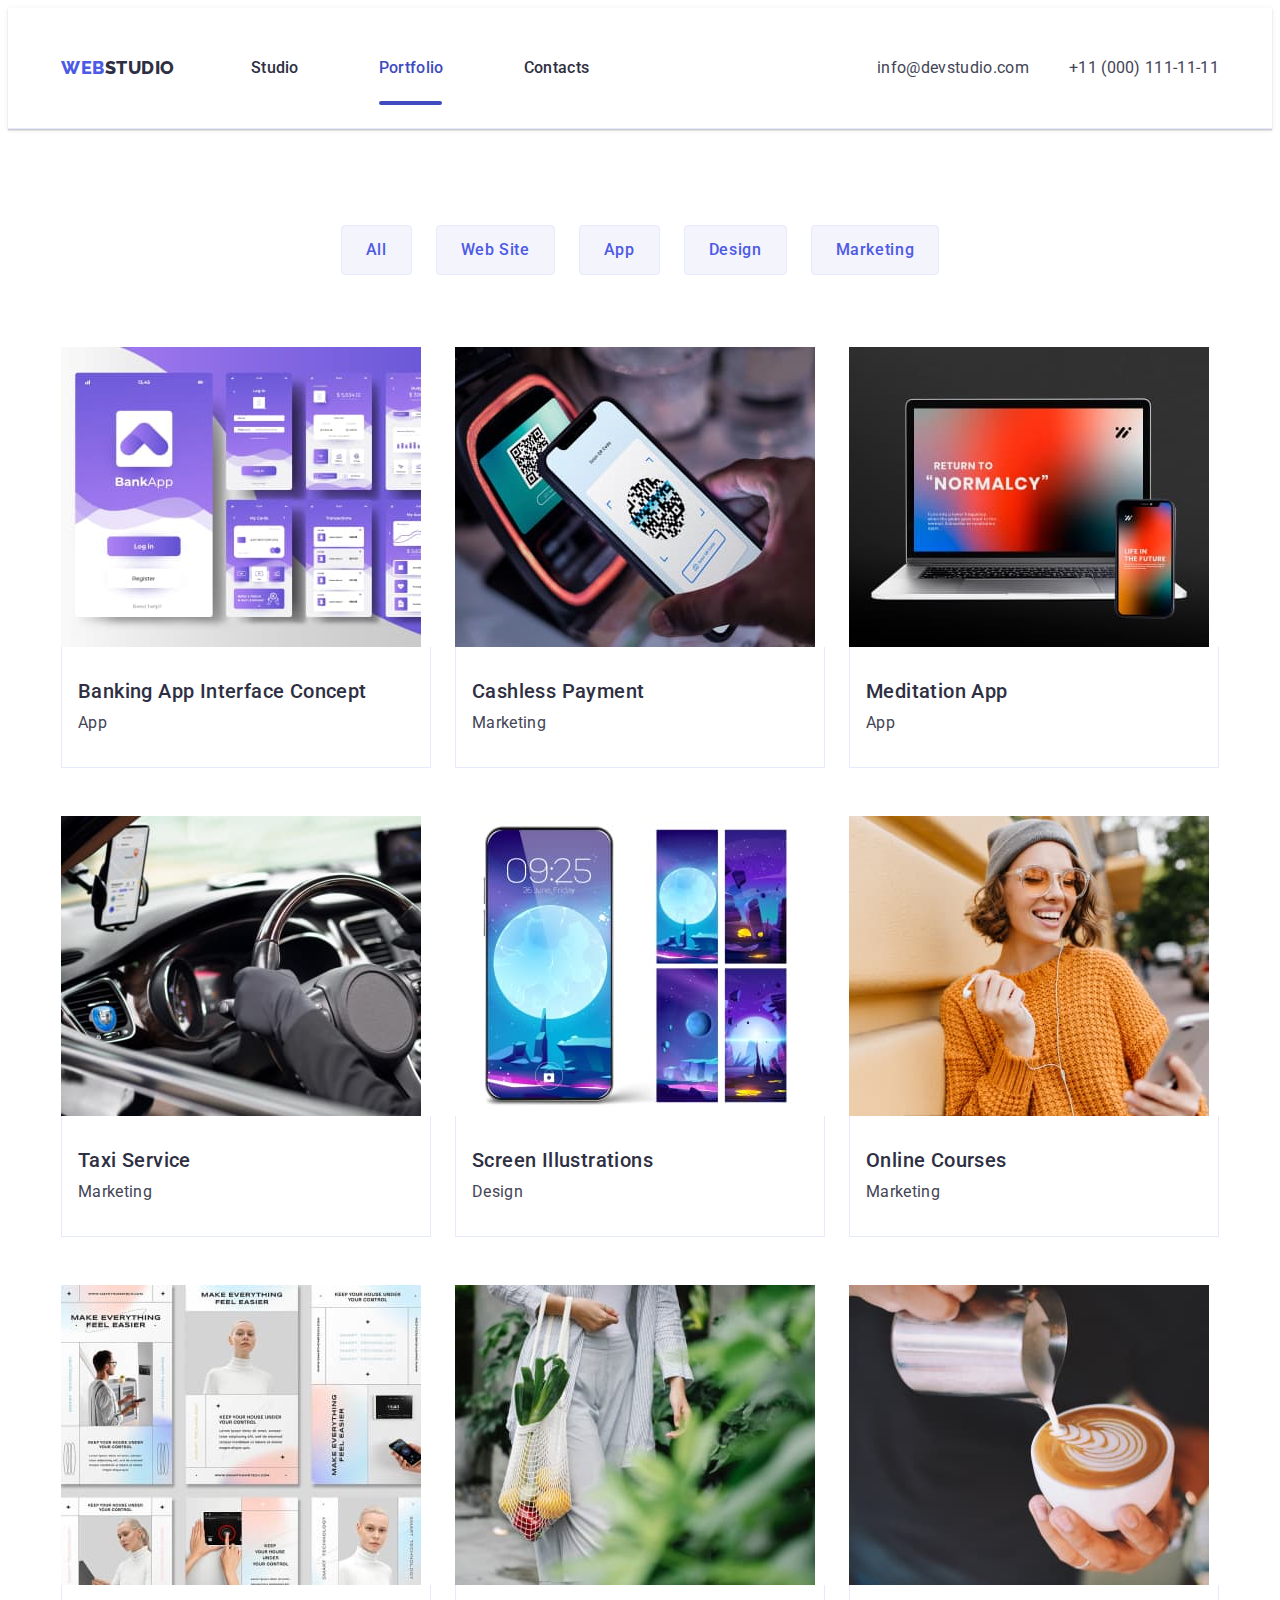
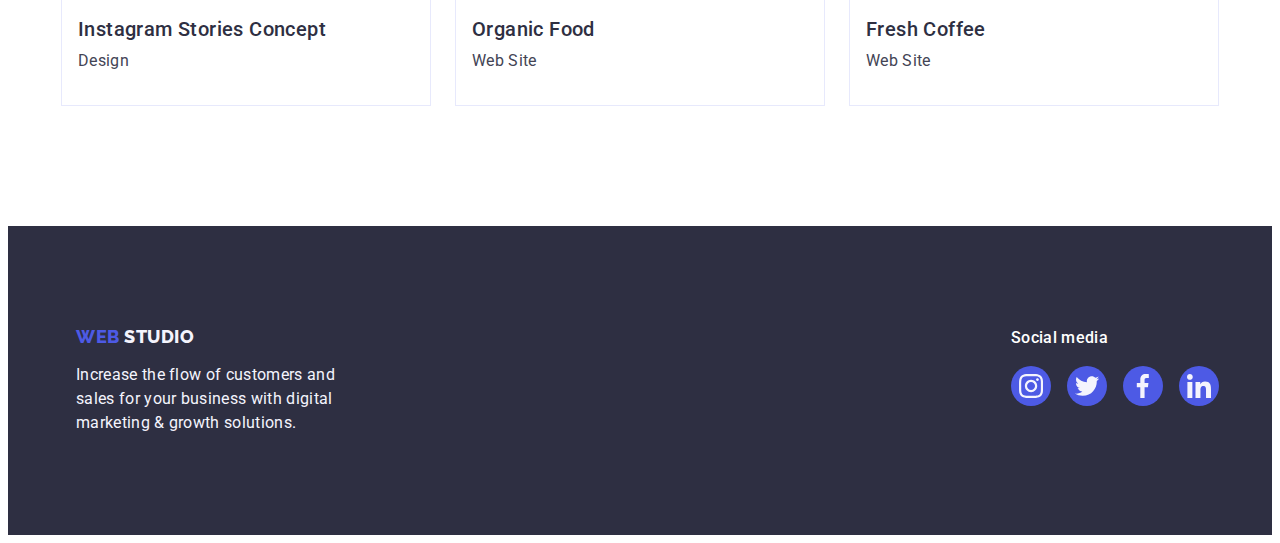
==== portfolio.html @ 878505aa "Initial commit" ====
<!DOCTYPE html>
<html lang="en">
  <head>
    <meta charset="UTF-8" />
    <meta name="viewport" content="width=device-width, initial-scale=1.0" />

    <link rel="preconnect" href="https://fonts.googleapis.com" />
    <link rel="preconnect" href="https://fonts.gstatic.com" crossorigin />
    <link
      href="https://fonts.googleapis.com/css2?family=Raleway:wght@700&family=Roboto:wght@400;500;700;900&display=swap"
      rel="stylesheet"
    />

    <link
      rel="stylesheet"
      href="https://cdnjs.cloudflare.com/ajax/libs/modern-normalize/2.0.0/modern-normalize.min.css"
      integrity="sha512-4xo8blKMVCiXpTaLzQSLSw3KFOVPWhm/TRtuPVc4WG6kUgjH6J03IBuG7JZPkcWMxJ5huwaBpOpnwYElP/m6wg=="
      crossorigin="anonymous"
      referrerpolicy="no-referrer"
    />
    <link rel="stylesheet" type="text/css" href="./css/styles.css" />

    <title>Portfolio</title>
  </head>
  <body>
    <!-- Header Section -->
    <header class="header-container">
      <div class="header-container-nav container">
        <nav class="header-nav-nav">
          <!--Logo-->
          <a href="./index.html" class="logo-link link"
            >Web<span class="studio-word-link">Studio</span></a
          >
          <!--Links-->

          <ul class="list">
            <li class="ul-list-words">
              <a href="./index.html" class="list-link link">Studio</a>
            </li>
            <li class="ul-list-words">
              <a href="./portfolio.html" class="list-link link after-studio"
                >Portfolio</a
              >
            </li>
            <li class="ul-list-words">
              <a href="" class="list-link link">Contacts</a>
            </li>
          </ul>
        </nav>

        <!--Tel and Email-->
        <address class="address-title">
          <ul class="address-list list">
            <li>
              <a class="address-link link" href="mailto:info@devstudio.com"
                >info@devstudio.com</a
              >
            </li>

            <li>
              <a class="address-link link" href="tel:+110001111111"
                >+11 (000) 111-11-11</a
              >
            </li>
          </ul>
        </address>
      </div>
    </header>
    <!-- Main -->
    <main>
      <!-- Buttons Section -->
      <section class="buttons-section">
        <div class="div-buttons-container container">
          <h1 class="visually-hidden">Information</h1>
          <ul class="list-buttons list">
            <li>
              <button class="nav-button ease-button" type="button">All</button>
            </li>
            <li>
              <button class="nav-button ease-button" type="button">
                Web Site
              </button>
            </li>
            <li>
              <button class="nav-button ease-button" type="button">App</button>
            </li>
            <li>
              <button class="nav-button ease-button" type="button">
                Design
              </button>
            </li>
            <li>
              <button class="nav-button ease-button" type="button">
                Marketing
              </button>
            </li>
          </ul>
          <!-- Images Section -->
          <ul class="images-list-app list">
            <li class="app-link">
              <a href="./index.html" class="link-href-apps">
                <div class="app-stylish">
                  <img
                    class="images-single"
                    src="./images/purple.jpg"
                    alt="purple"
                    width="360"
                  />
                  <p class="stylish-p">
                    14 Stylish and User-Friendly App Design Concepts · Task
                    Manager App · Calorie Tracker App · Exotic Fruit Ecommerce
                    App · Cloud Storage App
                  </p>
                </div>
                <div class="app-name">
                  <h2 class="main-titles">Banking App Interface Concept</h2>
                  <p class="main-paragraph">App</p>
                </div>
              </a>
            </li>
            <li class="app-link">
              <a href="./index.html" class="link-href-apps">
                <div class="app-stylish">
                  <img
                    class="images-single"
                    src="./images/phone.jpg"
                    alt="phone"
                    width="360"
                  />
                  <p class="stylish-p">
                    14 Stylish and User-Friendly App Design Concepts · Task
                    Manager App · Calorie Tracker App · Exotic Fruit Ecommerce
                    App · Cloud Storage App
                  </p>
                </div>
                <div class="app-name">
                  <h2 class="main-titles">Cashless Payment</h2>
                  <p class="main-paragraph">Marketing</p>
                </div>
              </a>
            </li>
            <li class="app-link">
              <a href="./index.html" class="link-href-apps">
                <div class="app-stylish">
                  <img
                    class="images-single"
                    src="./images/laptop-red.jpg"
                    alt="laptop-red"
                    width="360"
                  />
                  <p class="stylish-p">
                    14 Stylish and User-Friendly App Design Concepts · Task
                    Manager App · Calorie Tracker App · Exotic Fruit Ecommerce
                    App · Cloud Storage App
                  </p>
                </div>
                <div class="app-name">
                  <h2 class="main-titles">Meditation App</h2>
                  <p class="main-paragraph">App</p>
                </div>
              </a>
            </li>
            <li class="app-link">
              <a href="./index.html" class="link-href-apps">
                <div class="app-stylish">
                  <img
                    class="images-single"
                    src="./images/car-wheel.jpg"
                    alt="car-wheel"
                    width="360"
                  />
                  <p class="stylish-p">
                    14 Stylish and User-Friendly App Design Concepts · Task
                    Manager App · Calorie Tracker App · Exotic Fruit Ecommerce
                    App · Cloud Storage App
                  </p>
                </div>
                <div class="app-name">
                  <h2 class="main-titles">Taxi Service</h2>
                  <p class="main-paragraph">Marketing</p>
                </div>
              </a>
            </li>
            <li class="app-link">
              <a href="./index.html" class="link-href-apps">
                <div class="app-stylish">
                  <img
                    class="images-single"
                    src="./images/purple-moon.jpg"
                    alt="purple-moon"
                    width="360"
                  />
                  <p class="stylish-p">
                    14 Stylish and User-Friendly App Design Concepts · Task
                    Manager App · Calorie Tracker App · Exotic Fruit Ecommerce
                    App · Cloud Storage App
                  </p>
                </div>
                <div class="app-name">
                  <h2 class="main-titles">Screen Illustrations</h2>
                  <p class="main-paragraph">Design</p>
                </div>
              </a>
            </li>
            <li class="app-link">
              <a href="./index.html" class="link-href-apps">
                <div class="app-stylish">
                  <img
                    class="images-single"
                    src="./images/girl-orange.jpg"
                    alt="girl-orange"
                    width="360"
                  />
                  <p class="stylish-p">
                    14 Stylish and User-Friendly App Design Concepts · Task
                    Manager App · Calorie Tracker App · Exotic Fruit Ecommerce
                    App · Cloud Storage App
                  </p>
                </div>
                <div class="app-name">
                  <h2 class="main-titles">Online Courses</h2>
                  <p class="main-paragraph">Marketing</p>
                </div>
              </a>
            </li>
            <li class="app-link">
              <a href="./index.html" class="link-href-apps">
                <div class="app-stylish">
                  <img
                    class="images-single"
                    src="./images/instagram-posts.jpg"
                    alt="instagram-posts"
                    width="360"
                  />
                  <p class="stylish-p">
                    14 Stylish and User-Friendly App Design Concepts · Task
                    Manager App · Calorie Tracker App · Exotic Fruit Ecommerce
                    App · Cloud Storage App
                  </p>
                </div>
                <div class="app-name">
                  <h2 class="main-titles">Instagram Stories Concept</h2>
                  <p class="main-paragraph">Design</p>
                </div>
              </a>
            </li>
            <li class="app-link">
              <a href="./index.html" class="link-href-apps">
                <div class="app-stylish">
                  <img
                    class="images-single"
                    src="./images/organic-food.jpg"
                    alt="organic-food"
                    width="360"
                  />
                  <p class="stylish-p">
                    14 Stylish and User-Friendly App Design Concepts · Task
                    Manager App · Calorie Tracker App · Exotic Fruit Ecommerce
                    App · Cloud Storage App
                  </p>
                </div>
                <div class="app-name">
                  <h2 class="main-titles">Organic Food</h2>
                  <p class="main-paragraph">Web Site</p>
                </div>
              </a>
            </li>
            <li class="app-link">
              <a href="./index.html" class="link-href-apps">
                <div class="app-stylish">
                  <img
                    class="images-single"
                    src="./images/fresh-coffee.jpg"
                    alt="fresh-coffee"
                    width="360"
                  />
                  <p class="stylish-p">
                    14 Stylish and User-Friendly App Design Concepts · Task
                    Manager App · Calorie Tracker App · Exotic Fruit Ecommerce
                    App · Cloud Storage App
                  </p>
                </div>
                <div class="app-name">
                  <h2 class="main-titles">Fresh Coffee</h2>
                  <p class="main-paragraph">Web Site</p>
                </div>
              </a>
            </li>
          </ul>
        </div>
      </section>
    </main>
    <!-- Footer -->
    <footer class="footer-section">
      <div class="whole-footer">
        <div class="footer-container container">
          <!--Logo-->
          <a href="./index.html" class="logo-footer-link link"
            >Web <span class="studio-word-footer-link">Studio</span></a
          >
          <!--Last part-->
          <p class="text-footer">
            Increase the flow of customers and sales for your business with
            digital marketing & growth solutions.
          </p>
        </div>

        <div>
          <p class="social-media-footer">Social media</p>
          <ul class="social-media-footer-list">
            <li class="social-media-footer-icon">
              <a class="footer-icon" href="./images/Ellipse2.png">
                <svg class="social-link-icon" width="24" height="24">
                  <use href="./images/icons.svg#icon-instagram-2"></use>
                </svg>
              </a>
            </li>

            <li class="social-media-footer-icon">
              <a class="footer-icon" href="./images/Ellipse2.png">
                <svg class="social-link-icon" width="24" height="24">
                  <use href="./images/icons.svg#icon-twitter-2"></use>
                </svg>
              </a>
            </li>

            <li class="social-media-footer-icon">
              <a class="footer-icon" href="./images/Ellipse2.png">
                <svg class="social-link-icon" width="24" height="24">
                  <use href="./images/icons.svg#icon-facebook-2"></use>
                </svg>
              </a>
            </li>

            <li class="social-media-footer-icon">
              <a class="footer-icon" href="./images/Ellipse2.png">
                <svg class="social-link-icon" width="24" height="24">
                  <use href="./images/icons.svg#icon-linkedin-2"></use>
                </svg>
              </a>
            </li>
          </ul>
        </div>
      </div>
    </footer>
  </body>
</html>
---- css/styles.css ----
:root {
  --text-font-family: "Roboto", sans-serif;
  --logo-font-family: "Raleway", sans-serif;
  --NAVY-BLUE: #2e2f42;
  --IRIS: #4d5ae5;
  --SLATE: #434455;
  --WHITE: #ffffff;
  --CLOUD: #f4f4fd;
  --CORNFLOWER: #e7e9fc;
  --OCEAN: #404bbf;
  --transition-variable: cubic-bezier(0.4, 0, 0.2, 1);
  --modal-data-background: #fcfcfc;
}

body {
  font-family: var(--text-font-family);
  color: var(--SLATE);
  background-color: var(--WHITE);
}

img {
  display: block;
}

h2 {
  margin: 0;
}

ul {
  list-style: none;
  margin: 0;
  padding-left: 0;
}

p {
  margin: 0;
}
.header-container-nav {
  display: flex;
  justify-content: space-between;
  align-items: center;
}

.container {
  width: 1158px;
  margin: 0 auto;
  padding-left: 15px;
  padding-right: 15px;
}

.header-container {
  border-bottom: 1px solid var(--CORNFLOWER);
  box-sizing: border-box;
  box-shadow: 0px 2px 1px rgba(46, 47, 66, 0.08),
    0px 1px 1px rgba(46, 47, 66, 0.16), 0px 1px 6px rgba(46, 47, 66, 0.08);
  margin: 0;
  padding: 0;
}

.header-nav-nav {
  display: flex;
  align-items: center;
}

.logo-link {
  font-family: var(--logo-font-family);
  color: var(--IRIS);
  font-size: 18px;
  font-weight: 800;
  margin-right: 76px;
  line-height: 1.17em;
  letter-spacing: 0.54px;
  text-transform: uppercase;
  text-decoration: none;
}

.studio-word-link {
  color: var(--NAVY-BLUE);
  font-family: Raleway;
  font-size: 18px;
  font-weight: 800;
  line-height: 1.17em;
  letter-spacing: 0.54px;
  text-transform: uppercase;
  text-decoration: none;
  display: inline-block;
}

.after-studio::after {
  content: "";
  position: absolute;
  left: 0;
  right: 2px;
  bottom: -1px;
  height: 4px;
  background-color: #404bbf;
  border-radius: 2px;
}

.list {
  list-style: none;
  margin: 0;
  gap: 40px;
  display: flex;
}

.div-list {
  display: flex;
}

.div-buttons-container {
  width: 1158px;
  margin: 0 auto;
  padding-left: 15px;
  padding-right: 15px;
}

.ul-list-words {
  margin-right: 40px;
  padding: 24px 0;
}

.link-href-apps {
  display: block;
  text-decoration: none;
  transition: box-shadow 250ms cubic-bezier(0.4, 0, 0.2, 1);
}

.list-link {
  color: var(--NAVY-BLUE);
  font-size: 16px;
  font-weight: 500;
  line-height: 1.5;
  display: inline-block;
  padding: 24px 0;
  letter-spacing: 0.32px;
  text-decoration: none;
}

.list-link:hover,
.list-link:focus {
  color: var(--OCEAN);
}

.after-studio {
  color: #404bbf;
  position: relative;
  transition: color 250ms cubic-bezier(0.4, 0, 0.2, 1);
}

.address-title {
  font-style: normal;
  color: #757575;
  font-size: 14px;
  font-weight: 500;
  letter-spacing: 0.02em;
}

.div-address {
  display: flex;
  gap: 40px;
}

.address-link {
  color: var(--SLATE);
  font-size: 16px;
  font-weight: 400;
  line-height: 1.5;
  letter-spacing: 0.32px;
  text-decoration: none;
  transition: color 250ms cubic-bezier(0.4, 0, 0.2, 1);
}

.address-list {
  text-decoration: none;
  display: flex;
  list-style: none;
  font-style: normal;
  gap: 40px;
}

.address-link:hover,
.address-link:focus {
  color: var(--OCEAN);
}

.hero-section-list {
  background-image: linear-gradient(
      rgba(46, 47, 66, 0.7),
      rgba(46, 47, 66, 0.7)
    ),
    url(..//images/people-office.jpg);
  background-size: cover;
  background-position: center;
  background-repeat: no-repeat;
  padding: 188px 0;
  max-width: 1440px;
  height: 660px;
  margin: 0 auto;
}

.div-container {
  width: 1158px;
  margin: 0 auto;
  padding-left: 15px;
  padding-right: 15px;
}

.title {
  color: var(--WHITE);
  font-weight: 700;
  font-size: 56px;
  line-height: 1.07em;
  text-align: center;
  letter-spacing: 1.12px;
  margin: 0 auto;
  max-width: 496px;
  padding-bottom: 48px;
}

.order-service-button {
  font-family: "Roboto", sans-serif;
  color: #ffffff;
  background-color: #4d5ae5;
  font-size: 16px;
  font-weight: 500;
  line-height: 1.5em;
  letter-spacing: 0.04em;
  cursor: pointer;
  display: block;
  min-width: 169px;
  height: 56px;
  border-radius: 4px;
  border: none;
  margin: 0 auto;
  transition: background-color 250ms cubic-bezier(0.4, 0, 0.2, 1);
}

.order-service-button:hover {
  background-color: #404bbf;
}
.order-service-button:focus {
  background-color: #404bbf;
}

.is-hidden {
  visibility: hidden;
  opacity: 0;
  pointer-events: none;
}

.key-words-list {
  display: flex;
  gap: 24px;
  list-style: none;
  justify-content: center;
  padding: 0;
}

.words-list-item {
  flex-basis: calc((100% - 72px) / 4);
}

.four-list {
  list-style: none;
  padding: 120px 0;
}

.visually-hidden {
  position: absolute;
  width: 1px;
  height: 1px;
  margin: -1px;
  border: 0;
  padding: 0;
  white-space: nowrap;
  clip-path: inset(100%);
  clip: rect(0 0 0 0);
  overflow: hidden;
}

.key-words {
  color: var(--NAVY-BLUE);
  font-size: 20px;
  font-weight: 500;
  line-height: 120%;
  margin-bottom: 8px;
  letter-spacing: 0.4px;
}

.key-words-section {
  color: var(--SLATE);
  font-weight: 400;
  font-size: 16px;
  line-height: 1.5;
  letter-spacing: 0.32px;
}

.div-container-four {
  display: flex;
  width: 1158px;
  margin: 0 auto;
  padding-left: 15px;
  padding-right: 15px;
}

.activ-list {
  padding-bottom: 120px;
}

.activ-div-container {
  width: 1158px;
  margin: 0 auto;
  padding-left: 15px;
  padding-right: 15px;
}

.activity-section {
  color: var(--NAVY-BLUE);
  font-size: 36px;
  font-weight: 700;
  line-height: 111.111%;
  letter-spacing: 0.02em;
  text-transform: capitalize;
  margin-bottom: 72px;
  text-align: center;
}

.image-list-item {
  flex-basis: calc((100% - 3 * 16px) / 3);
}

.container-our-team {
  width: 1158px;
  margin: 0 auto;
  padding-left: 15px;
  padding-right: 15px;
}

.people {
  background-color: var(--WHITE);
  width: 264px;
  border-radius: 0px 0px 4px 4px;
  flex-basis: calc((100% - 72px) / 4);
  box-shadow: 0px 1px 6px rgba(46, 47, 66, 0.08),
    0px 1px 1px rgba(46, 47, 66, 0.16), 0px 2px 1px rgba(46, 47, 66, 0.08);
}

.people-name-job {
  background-color: var(--WHITE);
  text-align: center;
  padding: 32px 0;
}

.team-section-list {
  background: var(--CLOUD);
  padding: 120px 0;
}

.team-list {
  background-color: var(--CLOUD);
  gap: 24px;
  display: flex;
}

.team-title {
  color: var(--NAVY-BLUE);
  font-size: 36px;
  font-weight: 700px;
  margin-bottom: 72px;
  line-height: 1.11;
  letter-spacing: 0.72px;
  text-transform: capitalize;
  text-align: center;
}

.team-members {
  color: var(--NAVY-BLUE);
  font-size: 20px;
  font-weight: 500;
  line-height: 1.2;
  letter-spacing: 0.4px;
  margin-bottom: 8px;
}

.team-jobs {
  color: var(--SLATE);
  font-size: 16px;
  line-height: 1.5;
  letter-spacing: 0.32px;
}

.footer-section {
  background-color: var(--NAVY-BLUE);
  padding: 100px 0;
}

.footer-container {
  margin-right: 120px;
}

.socials-whole {
  box-sizing: border-box;
}

.studio-word-footer-link {
  color: var(--CLOUD);
  font-family: var(--logo-font-family);
  font-size: 18px;
  font-weight: 800;
  line-height: 1.17em;
  letter-spacing: 0.54px;
  text-transform: uppercase;
}

.logo-footer-link {
  font-family: var(--logo-font-family);
  color: var(--IRIS);
  font-size: 18px;
  font-weight: 800;
  line-height: 1.17;
  letter-spacing: 0.54px;
  text-transform: uppercase;
  text-decoration: none;
  margin-bottom: 16px;
  display: inline-block;
}

.text-footer {
  color: var(--CLOUD);
  font-weight: 400;
  font-size: 16px;
  line-height: 1.5em;
  letter-spacing: 0.32px;
  max-width: 264px;
}

.list-buttons {
  font-family: var(--text-font-family);
  list-style: none;
  display: flex;
  justify-content: center;
  gap: 24px;
  margin-bottom: 72px;
}

.buttons-section {
  padding-top: 96px;
  padding-bottom: 120px;
}

.nav-button {
  color: #4d5ae5;
  background-color: #f4f4fd;
  font-size: 16px;
  font-weight: 500;
  line-height: 1.5;
  letter-spacing: 0.04em;
  font-family: "Roboto", sans-serif;
  cursor: pointer;
  transition: color 250ms cubic-bezier(0.4, 0, 0.2, 1),
    background-color 250ms cubic-bezier(0.4, 0, 0.2, 1),
    border-color 250ms cubic-bezier(0.4, 0, 0.2, 1),
    box-shadow 250ms cubic-bezier(0.4, 0, 0.2, 1);
}

.ease-button {
  padding: 12px 24px;
  border-radius: 4px;
  border: 1px solid #e7e9fc;
}

.nav-button:hover {
  background-color: #404bbf;
  color: var(--WHITE);
  border: 1px solid transparent;
  box-shadow: 0px 3px 1px rgba(0, 0, 0, 0.1), 0px 2px 1px rgba(0, 0, 0, 0.08),
    0px 2px 2px rgba(0, 0, 0, 0.12);
  transition: color 250ms cubic-bezier(0.4, 0, 0.2, 1),
    background-color 250ms cubic-bezier(0.4, 0, 0, 0.2, 1),
    border-color 250ms cubic-bezier(0.4, 0, 0.2, 1),
    box-shadow 250ms cubic-bezier(0.4, 0, 0, 0.2, 1);
}

.nav-button:focus {
  background-color: #404bbf;
  color: var(--WHITE);
  border: 1px solid transparent;
  box-shadow: 0px 3px 1px rgba(0, 0, 0, 0.1), 0px 2px 1px rgba(0, 0, 0, 0.08),
    0px 2px 2px rgba(0, 0, 0, 0.12);
  transition: color 250ms cubic-bezier(0.4, 0, 0.2, 1),
    background-color 250ms cubic-bezier(0.4, 0, 0, 0.2, 1),
    border-color 250ms cubic-bezier(0.4, 0, 0.2, 1),
    box-shadow 250ms cubic-bezier(0.4, 0, 0, 0.2, 1);
}

.images-list {
  list-style: none;
  text-decoration: none;
  justify-content: center;
  display: flex;
  gap: 24px;
  flex-direction: row;
}

.images-list-app {
  display: flex;
  flex-wrap: wrap;
  justify-content: center;
  column-gap: 24px;
  row-gap: 48px;
}
.images {
  display: block;
}
.main-titles {
  color: var(--NAVY-BLUE);
  font-size: 20px;
  font-weight: 500;
  line-height: 1.2;
  letter-spacing: 0.02em;
  margin-bottom: 8px;
}

.main-paragraph {
  color: var(--SLATE);
  font-size: 16px;
  font-weight: 400;
  line-height: 1.5em;
  letter-spacing: 0.02em;
  list-style: none;
  text-decoration: none;
}

.app-name {
  padding: 32px 16px;
  border: 1px solid var(--CORNFLOWER);
  border-top: none;
}

.app-link {
  width: calc((100% - 48px) / 3);
  text-decoration: none;
  margin: 0;
}

.link-href-apps:hover,
.link-href-apps:focus {
  box-shadow: 0px 1px 6px rgba(46, 47, 66, 0.08),
    0px 1px 1px rgba(46, 47, 66, 0.16), 0px 2px 1px rgba(46, 47, 66, 0.08);
}

.images-single {
  display: block;
  max-width: 100%;
  height: auto;
}

.icons-four {
  display: flex;
  align-items: center;
  justify-content: center;
  width: 264px;
  height: 112px;
  border-radius: 4px;
  background-color: var(--CLOUD);
  margin-bottom: 8px;
}

.socials-ellipse {
  width: 40px;
  height: 40px;
  background-color: #4d5ae5;
  border-radius: 50%;
  display: flex;
  align-items: center;
  justify-content: center;
  transition: background-color 250ms cubic-bezier(0.4, 0, 0.2, 1);
}

.socials-ellipse:hover,
.socials-ellipse:focus {
  background-color: #404bbf;
}

.socials-list-ellipse {
  display: flex;
  justify-content: center;
  align-items: center;
  gap: 24px;
  list-style: none;
  padding: 0;
}

.social-people-icons {
  fill: #f4f4fd;
}

.social-media-footer {
  color: white;
  font-family: Roboto;
  font-size: 16px;
  font-style: normal;
  margin-bottom: 16px;
  font-weight: 500;
  line-height: 1.5em;
  letter-spacing: 0.32px;
}

.social-media-footer-list {
  text-decoration: none;
  list-style: none;
  display: flex;
  gap: 16px;
  padding-left: 0%;
}

.social-media-footer-icon {
  text-decoration: none;
  width: 40px;
  height: 40px;
}

.footer-icon {
  display: flex;
  align-items: center;
  text-decoration: none;
  background-color: #4d5ae5;
  border-radius: 50%;
  width: 100%;
  height: 100%;
  justify-content: center;
  transition: background-color 250ms cubic-bezier(0.4, 0, 0.2, 1);
}

.footer-icon:hover,
.footer-icon:focus {
  background-color: #31d0aa;
}

.social-link-icon {
  fill: #f4f4fd;
}

.whole-footer {
  display: flex;
  align-items: baseline;
  width: 1158px;
  margin: 0 auto;
  padding-left: 15px;
  padding-right: 15px;
}

.customer-section-container {
  text-decoration: none;
}

.customers-section {
  padding-top: 120px;
  padding-bottom: 120px;
}

.customers-logos-list {
  justify-content: center;
  text-decoration: none;
  list-style: none;
  text-align: center;
  display: flex;
  gap: 24px;
  height: 88px;
}

.customers-word {
  font-family: "Roboto", sans-serif;
  font-weight: 700;
  font-size: 36px;
  margin-bottom: 72px;
  line-height: 1.11;
  letter-spacing: 0.02em;
  text-transform: capitalize;
  text-align: center;
  color: #2e2f42;
}

.customers-logos-item {
  width: 168px;
  height: 88px;
  flex-basis: calc((100% - 120px) / 6);
}

.customers-link {
  width: 100%;
  height: 100%;
  border: 1px solid #8e8f99;
  border-radius: 4px;
  display: flex;
  align-items: center;
  justify-content: center;
  color: #8e8f99;
  width: 168px;
  height: 88px;
  transition: border-color 250ms cubic-bezier(0.4, 0, 0.2, 1),
    color 250ms cubic-bezier(0.4, 0, 0.2, 1);
}

.customers-link:hover,
.customers-link:focus {
  border-color: #404bbf;
  color: #404bbf;
}

.svg-logo {
  fill: currentColor;
}

.is-hidden {
  pointer-events: none;
  visibility: hidden;
  opacity: 0;
}

.div-modal {
  position: fixed;
  top: 0;
  left: 0;
  width: 100%;
  height: 100%;
  background-color: rgba(46, 47, 66, 0.4);
  transition: opacity 250ms cubic-bezier(0.4, 0, 0.2, 1),
    visibility 250ms cubic-bezier(0.4, 0, 0.2, 1);
}

.div-modal-window {
  position: absolute;
  top: 50%;
  left: 50%;
  transform: translate(-50%, -50%);
  width: 408px;
  min-height: 584px;
  background-color: #fcfcfc;
  box-shadow: 0px 2px 1px 0px rgba(0, 0, 0, 0.2),
    0px 1px 3px 0px rgba(0, 0, 0, 0.12), 0px 1px 1px 0px rgba(0, 0, 0, 0.14);
  border-radius: 4px;
  transition: transform 250ms cubic-bezier(0.4, 0, 0.2, 1);
}
.div-modal-window :hover,
.div-modal-window :focus {
  background-color: #404bbf;
  border: none;
}

.modal-button {
  position: absolute;
  top: 24px;
  right: 24px;
  width: 24px;
  height: 24px;
  border-radius: 50%;
  display: flex;
  align-items: center;
  justify-content: center;
  background-color: #e7e9fc;
  border: 1px solid rgba(0, 0, 0, 0.1);
  fill: var(--NAVY-BLUE);
  margin: 1px solid rgba (0, 0, 0, 0.1);
  padding: 0;
  cursor: pointer;
  transition: background-color 250ms cubic-bezier(0.4, 0, 0.2, 1),
    border 250ms cubic-bezier(0.4, 0, 0.2, 1);
}

.modal-svg {
  transition: fill 250ms cubic-bezier(0.4, 0, 0.2, 1);
}

.modal-button:hover,
.modal-button:focus {
  border: none;
  background-color: #404bbf;
  fill: #fff;
}

.app-stylish {
  position: relative;
  overflow: hidden;
  transition: transform 250ms cubic-bezier(0.4, 0, 0, 0.2, 1);
}

.link-href-apps:hover p,
.link-href-apps:focus p {
  transform: translateY(0%);
  transform: translateY(0%);
}

.stylish-p {
  position: absolute;
  top: 0;
  font-size: 16px;
  line-height: 1.5;
  letter-spacing: 0.02em;
  color: #f4f4fd;
  padding: 40px 32px;
  background-color: #4d5ae5;
  height: 100%;
  opacity: 0.9;
  width: 100%;
  transition: transform 250ms cubic-bezier(0.4, 0, 0.2, 1);
  transform: translateY(100%);
}
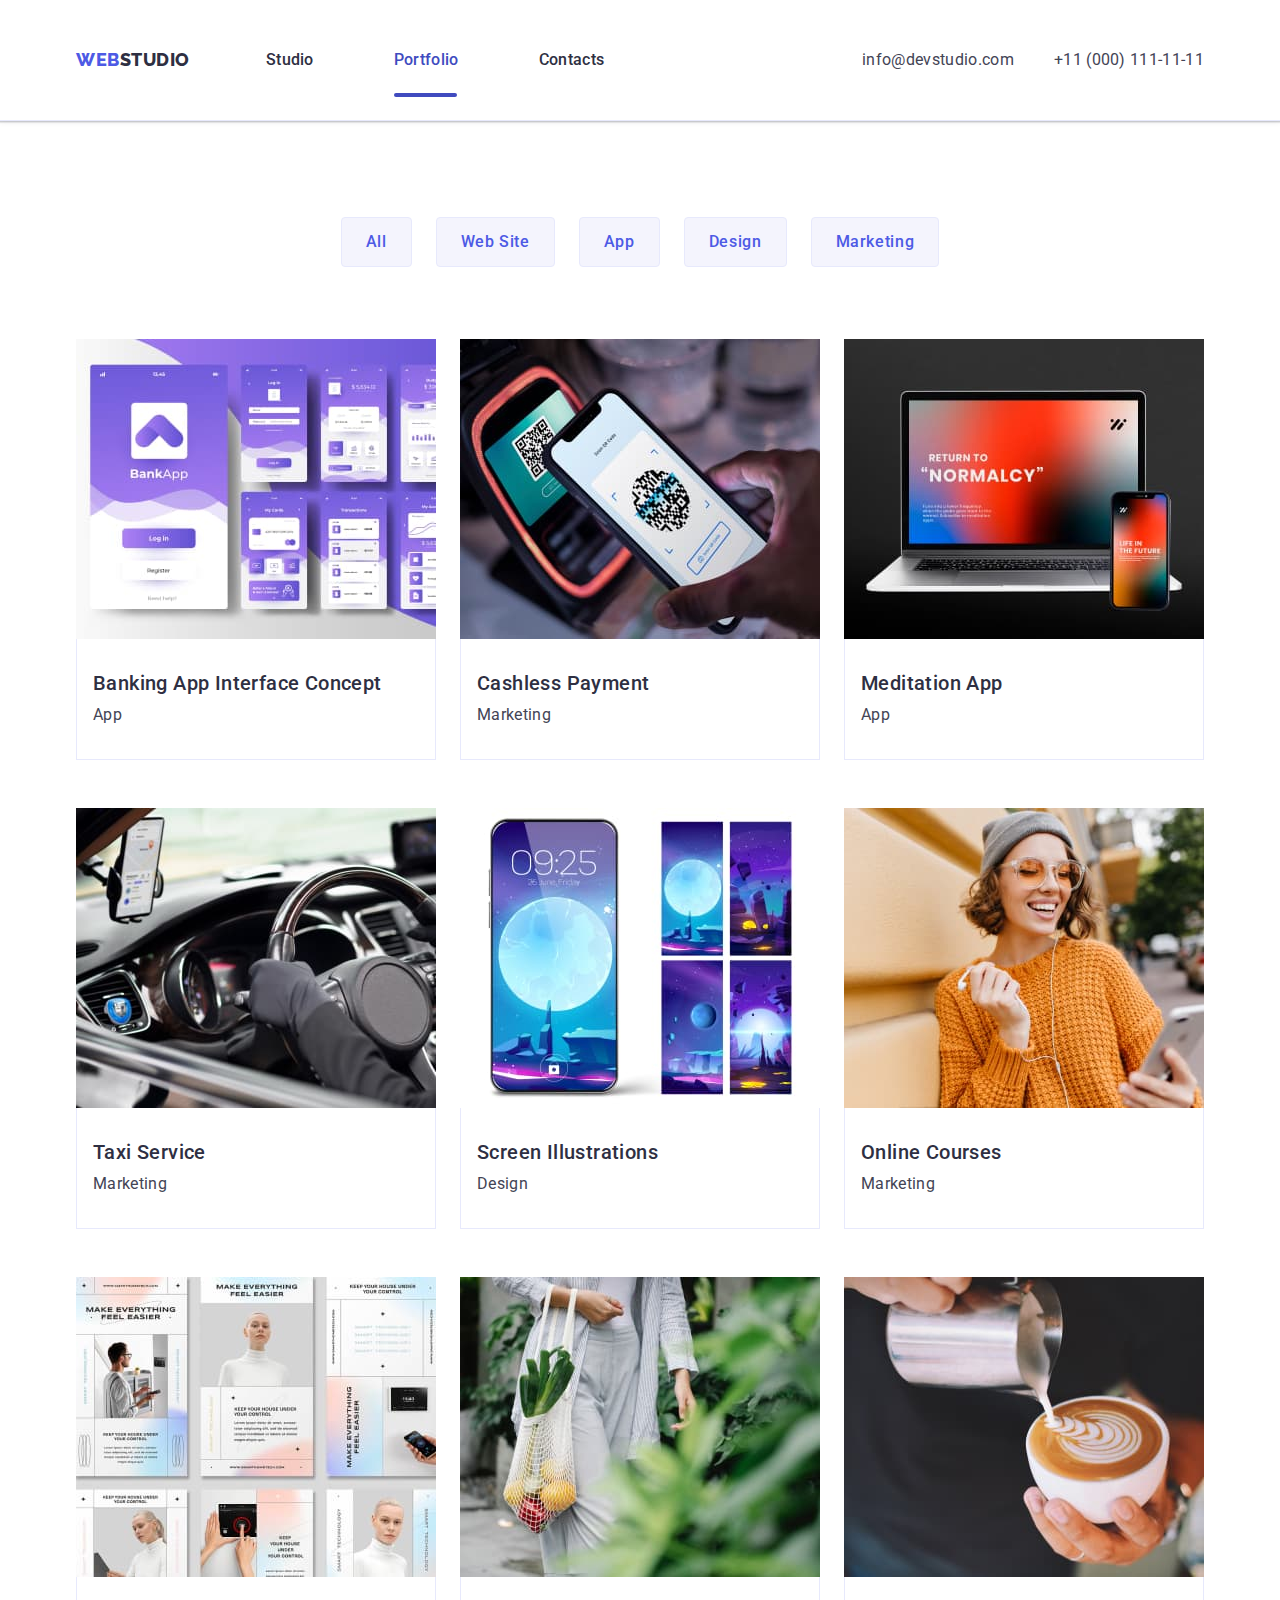
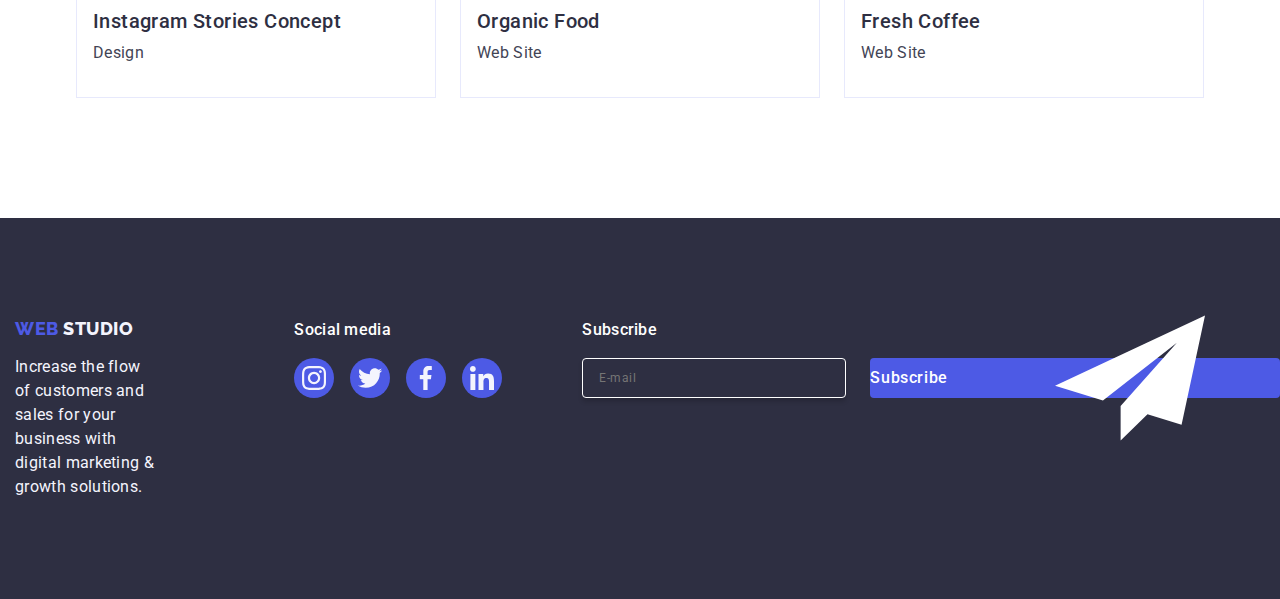
==== commit 4f1bdb24: "9feb1" ====
--- a/portfolio.html
+++ b/portfolio.html
@@ -341,6 +341,29 @@
             </li>
           </ul>
         </div>
+
+        <!--Subscribe-->
+
+        <div class="footer-sub-box">
+          <p class="footer-sub">Subscribe</p>
+          <form class="footer-form">
+            <label class="footer-label">
+              <input
+                class="footer-input"
+                type="email"
+                name="email"
+                placeholder="E-mail"
+                required
+              />
+            </label>
+            <button class="footer-sub-button" type="submit">
+              Subscribe
+              <svg class="footer-sub-icon">
+                <use href="./images/icons.svg#icon-Frame-3"></use>
+              </svg>
+            </button>
+          </form>
+        </div>
       </div>
     </footer>
   </body>
--- a/css/styles.css
+++ b/css/styles.css
@@ -10,6 +10,12 @@
   --OCEAN: #404bbf;
   --transition-variable: cubic-bezier(0.4, 0, 0.2, 1);
   --modal-data-background: #fcfcfc;
+}
+
+* {
+  box-sizing: border-box;
+  margin: 0;
+  padding: 0;
 }
 
 body {
@@ -645,7 +651,9 @@
 .whole-footer {
   display: flex;
   align-items: baseline;
-  width: 1158px;
+}
+
+.another-footer {
   margin: 0 auto;
   padding-left: 15px;
   padding-right: 15px;
@@ -743,11 +751,6 @@
   border-radius: 4px;
   transition: transform 250ms cubic-bezier(0.4, 0, 0.2, 1);
 }
-.div-modal-window :hover,
-.div-modal-window :focus {
-  background-color: #404bbf;
-  border: none;
-}
 
 .modal-button {
   position: absolute;
@@ -807,3 +810,214 @@
   transition: transform 250ms cubic-bezier(0.4, 0, 0.2, 1);
   transform: translateY(100%);
 }
+
+.modal-text {
+  font-family: Roboto;
+  font-size: 16px;
+  font-style: normal;
+  font-weight: 500;
+  line-height: 1.5;
+  letter-spacing: 0.32px;
+  margin-bottom: 16px;
+  text-align: center;
+  color: var(--navy-blue);
+}
+
+.modal-box-one {
+  margin-bottom: 8px;
+}
+
+.modal-box-words {
+  font-family: Roboto;
+  font-size: 12px;
+  font-style: normal;
+  font-weight: 400;
+  line-height: 1.17;
+  letter-spacing: 0.48px;
+  color: #8e8f99;
+  display: block;
+  margin-bottom: 4px;
+}
+
+.modal-box-two {
+  position: relative;
+  margin-bottom: 8px;
+}
+
+.modal-form-input {
+  width: 100%;
+  height: 40px;
+  border-radius: 4px;
+  border: 1px solid rgba(46, 47, 66, 0.4);
+  background-color: transparent;
+  padding-left: 38px;
+  outline: transparent;
+  transition: border-color 250ms cubic-bezier(0.4, 0, 0.2, 1);
+}
+
+.form-icons {
+  position: absolute;
+  left: 16px;
+  top: 50%;
+  transform: translateY(-50%);
+  color: #2e2f42;
+  transition: fill 250ms cubic-bezier(0.4, 0, 0.2, 1);
+}
+
+.modal-box-comment {
+  margin-bottom: 16px;
+}
+
+.user-comment {
+  width: 100%;
+  height: 120px;
+  color: rgba(46, 47, 66, 0.4);
+  font-family: Roboto;
+  font-size: 12px;
+  font-style: normal;
+  font-weight: 400;
+  line-height: 1.17;
+  letter-spacing: 0.48px;
+  border-radius: 4px;
+  border: 1px solid rgba(46, 47, 66, 0.4);
+  padding: 8px 16px;
+  resize: none;
+  background-color: transparent;
+  outline: transparent;
+  transition: border-color 250ms cubic-bezier(0.4, 0, 0.2, 1);
+}
+
+.modal-privacy {
+  margin-bottom: 24px;
+}
+
+.privacy-input {
+  position: absolute;
+  width: 1px;
+  height: 1px;
+  margin: -1px;
+  border: 0;
+  padding: 0;
+  white-space: nowrap;
+  clip-path: inset(100%);
+  clip: rect(0 0 0 0);
+  overflow: hidden;
+}
+
+.privacy-label {
+  font-family: Roboto;
+  font-size: 12px;
+  font-style: normal;
+  font-weight: 400;
+  line-height: 1.17;
+  letter-spacing: 0.48px;
+  display: block;
+  color: #8e8f99;
+}
+
+.privacy-box {
+  width: 16px;
+  height: 16px;
+  border: 1px solid rgba(46, 47, 66, 0.4);
+  border-radius: 2px;
+  display: inline-flex;
+  align-items: center;
+  justify-content: center;
+  fill: transparent;
+  transition: background-color 250ms cubic-bezier(0.4, 0, 0.2, 1),
+    border 250ms cubic-bezier(0.4, 0, 0.2, 1),
+    fill 250ms cubic-bezier(0.4, 0, 0.2, 1);
+}
+
+.privacy-policy {
+  color: #4d5ae5;
+}
+
+.send-button {
+  font-family: "Roboto", sans-serif;
+  font-size: 16px;
+  font-style: normal;
+  font-weight: 500;
+  line-height: 1.5;
+  letter-spacing: 0.64px;
+  text-align: center;
+  display: block;
+  min-width: 169px;
+  height: 56px;
+  border-radius: 4px;
+  border: none;
+  cursor: pointer;
+  color: #fff;
+  background-color: #4d5ae5;
+  box-shadow: 0px 4px 4px 0px rgba(0, 0, 0, 0.15);
+  margin: 0 auto;
+  transition: background-color 250ms cubic-bezier(0.4, 0, 0.2, 1);
+}
+
+.footer-sub-box {
+  margin-left: 80px;
+}
+
+.footer-sub {
+  color: var(--WHITE, #fff);
+  font-family: Roboto;
+  font-size: 16px;
+  font-style: normal;
+  font-weight: 500;
+  line-height: 24px;
+  letter-spacing: 0.32px;
+  margin-bottom: 16px;
+}
+
+.footer-form {
+  display: flex;
+  gap: 24px;
+}
+
+.footer-label {
+  box-sizing: border-box;
+  margin: 0;
+  padding: 0;
+}
+
+.footer-input {
+  width: 264px;
+  height: 40px;
+  gap: 24px;
+  color: #fff;
+  background-color: transparent;
+  font-family: Roboto;
+  font-size: 12px;
+  font-style: normal;
+  font-weight: 400;
+  line-height: 1.5;
+  letter-spacing: 0.48px;
+  border-radius: 4px;
+  border: 1px solid #fff;
+  box-shadow: 0px 4px 4px 0px rgba(0, 0, 0, 0.15);
+  padding-left: 16px;
+}
+
+.footer-sub-button {
+  height: 40px;
+  min-width: 165px;
+  color: #fff;
+  font-family: Roboto, sans-serif;
+  font-size: 16px;
+  font-style: normal;
+  font-weight: 500;
+  line-height: 1.5;
+  letter-spacing: 0.64px;
+  align-items: center;
+  justify-content: center;
+  display: flex;
+  gap: 16px;
+  cursor: pointer;
+  border: none;
+  border-radius: 4px;
+  background-color: #4d5ae5;
+}
+
+.footer-sub-icon {
+  margin-left: 16px;
+}
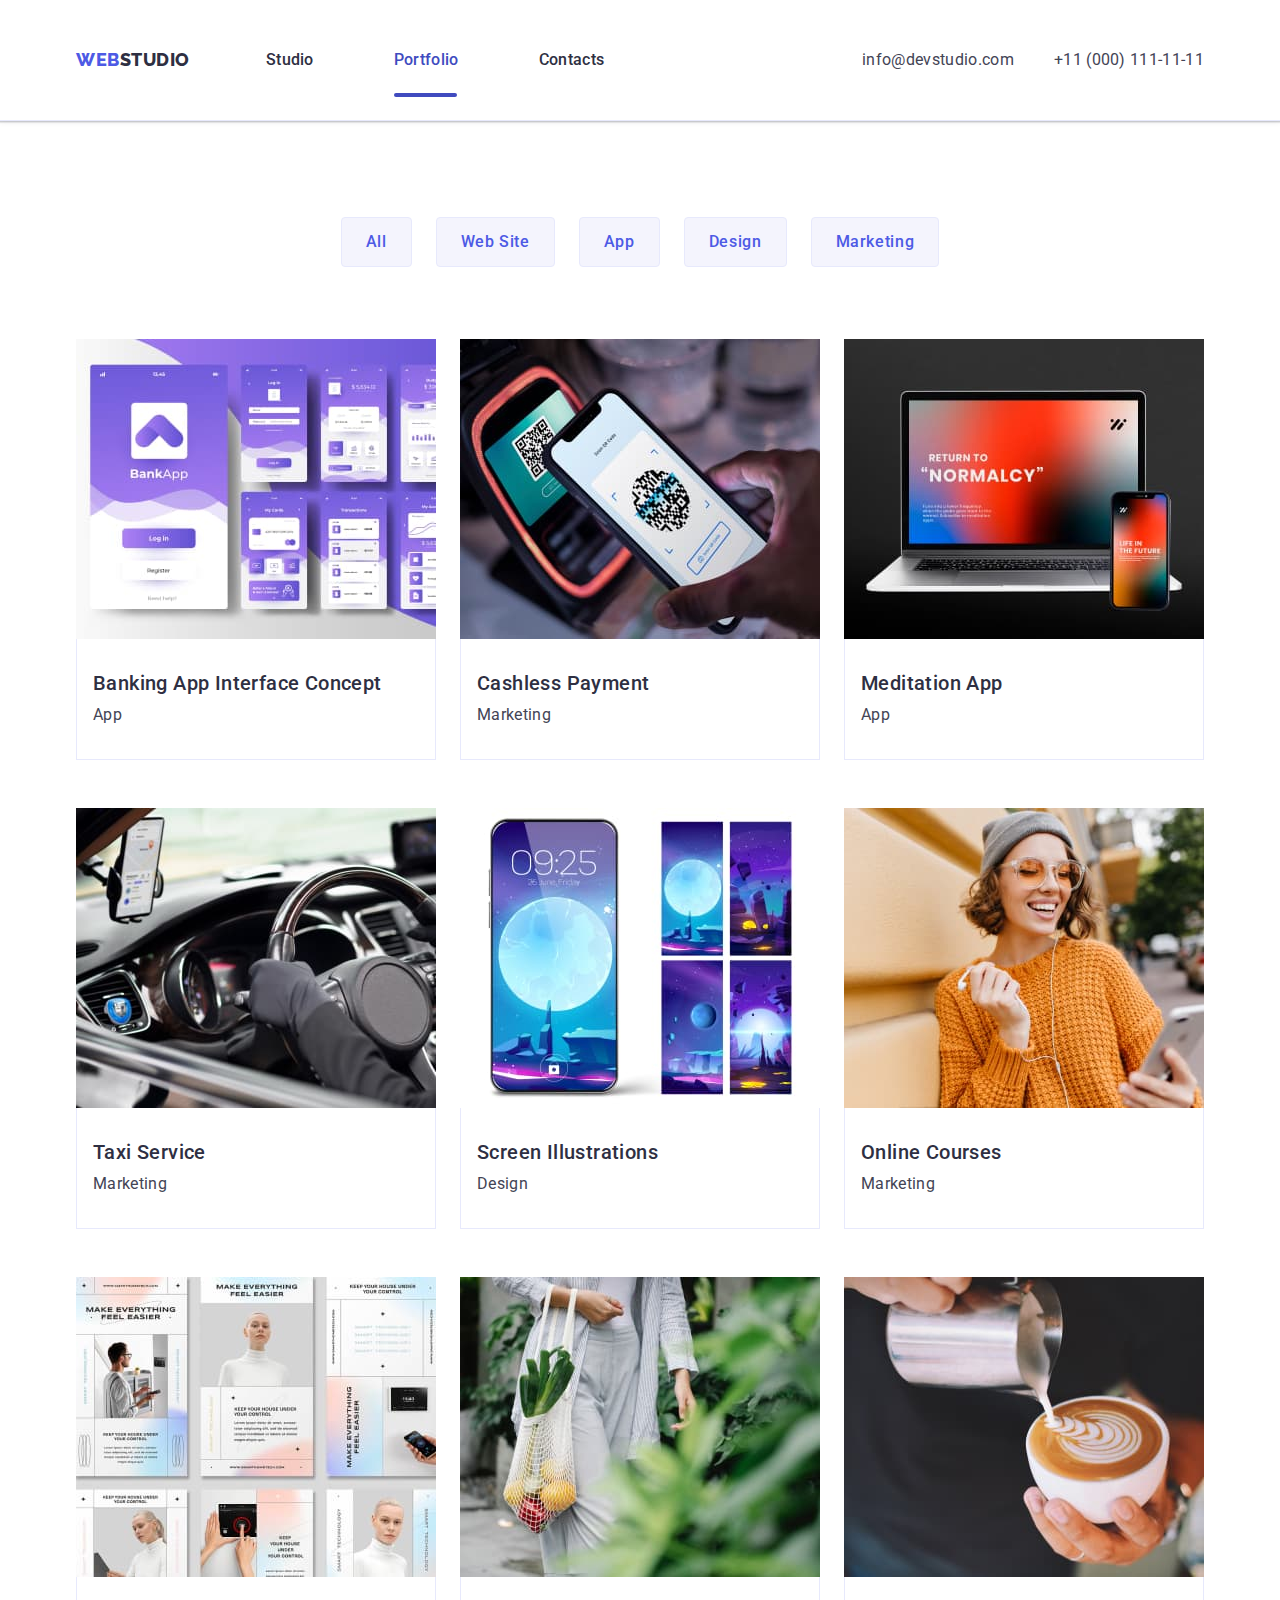
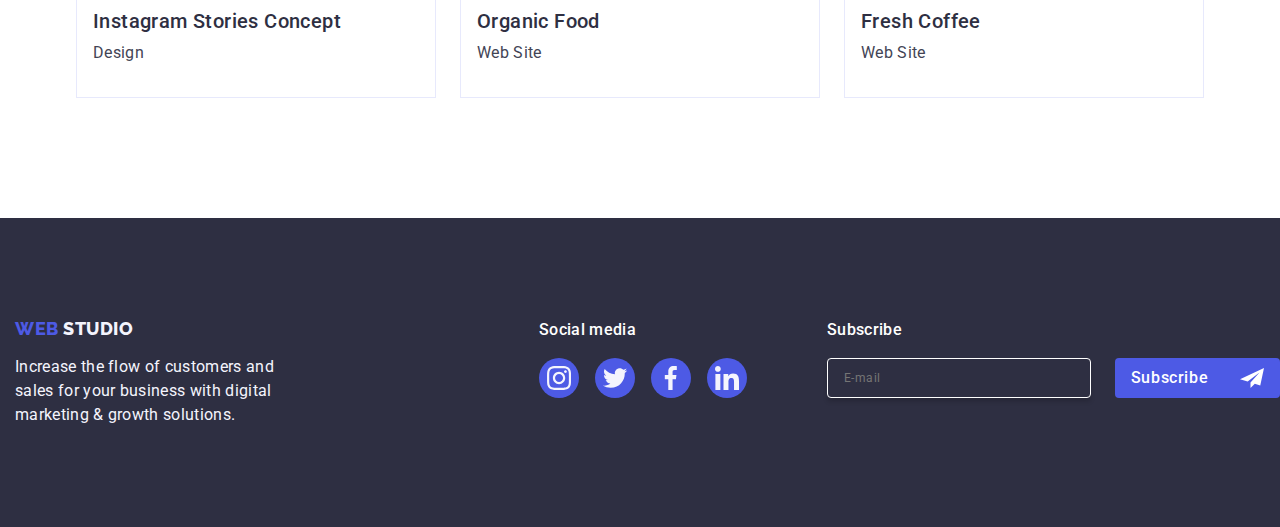
==== commit 8b6d0cd9: "9feb3" ====
--- a/portfolio.html
+++ b/portfolio.html
@@ -358,7 +358,7 @@
             </label>
             <button class="footer-sub-button" type="submit">
               Subscribe
-              <svg class="footer-sub-icon">
+              <svg class="footer-sub-icon" width="24" height="24">
                 <use href="./images/icons.svg#icon-Frame-3"></use>
               </svg>
             </button>
--- a/css/styles.css
+++ b/css/styles.css
@@ -750,6 +750,7 @@
     0px 1px 3px 0px rgba(0, 0, 0, 0.12), 0px 1px 1px 0px rgba(0, 0, 0, 0.14);
   border-radius: 4px;
   transition: transform 250ms cubic-bezier(0.4, 0, 0.2, 1);
+  padding: 72px 24px 24px;
 }
 
 .modal-button {
@@ -820,7 +821,7 @@
   letter-spacing: 0.32px;
   margin-bottom: 16px;
   text-align: center;
-  color: var(--navy-blue);
+  color: var(--NAVY-BLUE);
 }
 
 .modal-box-one {
@@ -855,6 +856,10 @@
   transition: border-color 250ms cubic-bezier(0.4, 0, 0.2, 1);
 }
 
+.modal-form-input:focus {
+  border-color: #4d5ae5;
+}
+
 .form-icons {
   position: absolute;
   left: 16px;
@@ -864,6 +869,13 @@
   transition: fill 250ms cubic-bezier(0.4, 0, 0.2, 1);
 }
 
+.modal-form-input:focus {
+  border-color: #4d5ae5;
+}
+
+.modal-form-input:focus + .form-icons {
+  fill: #4d5ae5;
+}
 .modal-box-comment {
   margin-bottom: 16px;
 }
@@ -887,6 +899,10 @@
   transition: border-color 250ms cubic-bezier(0.4, 0, 0.2, 1);
 }
 
+.user-comment:focus {
+  border-color: #4d5ae5;
+}
+
 .modal-privacy {
   margin-bottom: 24px;
 }
@@ -927,6 +943,12 @@
   transition: background-color 250ms cubic-bezier(0.4, 0, 0.2, 1),
     border 250ms cubic-bezier(0.4, 0, 0.2, 1),
     fill 250ms cubic-bezier(0.4, 0, 0.2, 1);
+}
+
+.privacy-input:checked + .privacy-label .privacy-box {
+  background-color: #404bbf;
+  fill: #f4f4fd;
+  border: none;
 }
 
 .privacy-policy {
